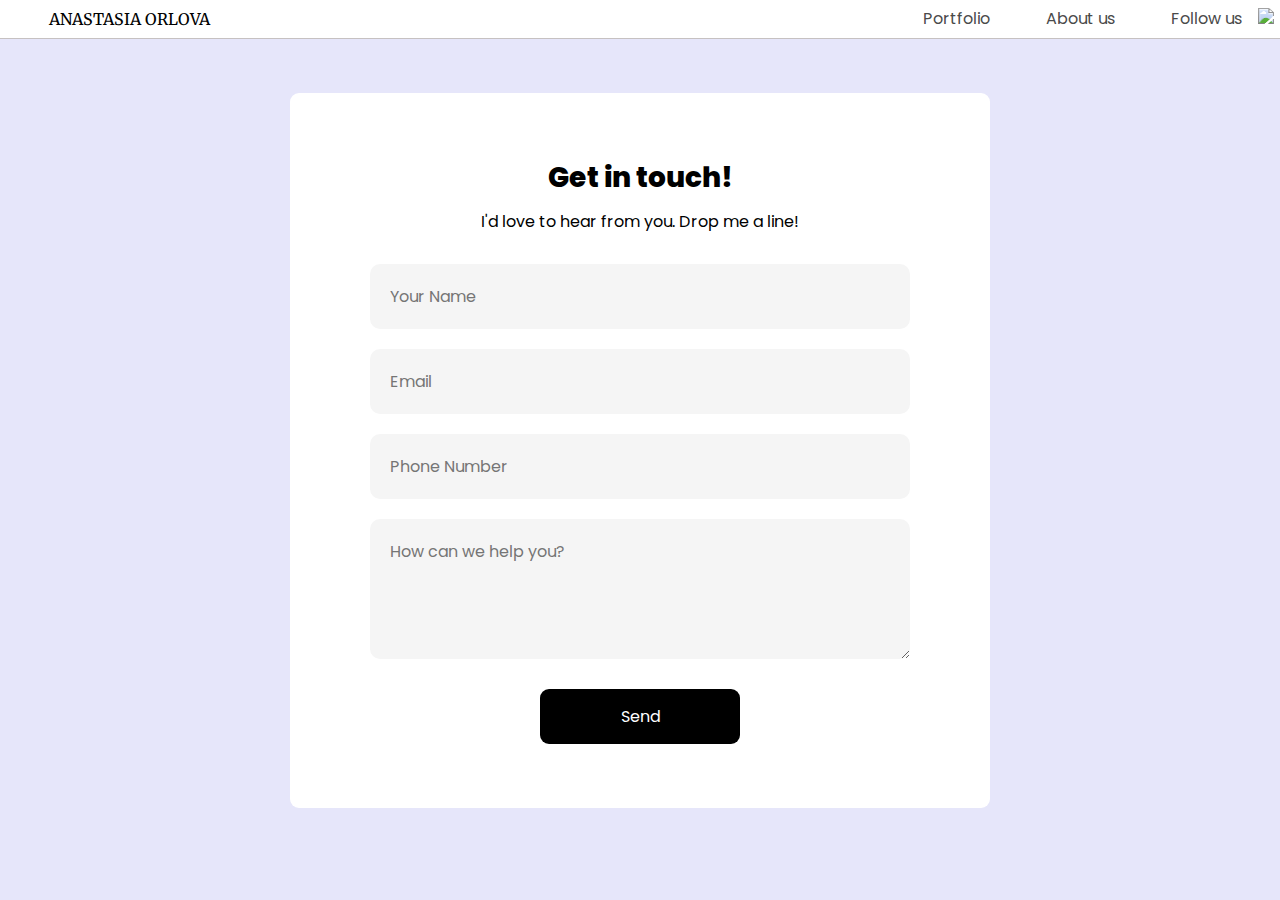
==== index.html @ 7dbcbc91 "Update index.html" ====
<!DOCTYPE html>
<html>
<head>
  <link href="https://fonts.googleapis.com/css2?family=Poppins&display=swap" rel="stylesheet">
  <link href="https://fonts.googleapis.com/css2?family=Merriweather:wght@300&display=swap" rel="stylesheet">
  <link  rel="stylesheet" type="text/css" href="style.css">
  <title>Contact</title>
</head>
<body>
  <!-- Header -->
  <header>
    <div class="content">
      <a href="index.html" class="desktop logo">ANASTASIA ORLOVA</a>
      <nav class="desktop">
        <ul>
          <li><a href="#">Portfolio</a></li>
          <li><a href="#">About us</a></li>
          <li><a href="https://www.instagram.com/" target="_blank">Follow us <img class="icon" src="./resources/images/instagram1.png"></a></li>
          <li><a href="#" class="button">Join us</a></li>
        </ul>
      </nav>
      <nav class="mobile">
        <ul>
          <li><a href="#"><img src="./resources/images/ic-logo.svg"></a></li>
          <li><a href="#"><img src="./resources/images/ic-product-detail.svg"></a></li>
          <li><a href="#"><img src="./resources/images/ic-about-us.svg"></a></li>
          <li><a href="#" class="button">Join us</a></li>
        </ul>
      </nav>
    </div>
  </header>
  <body>

  </body>
    <div class="container">
      <form action="https://formsubmit.co/ebe489865e32ddcdff0ecdff73637e3d" method="POST">
         <h2>Get in touch!</h2>
         <p>I'd love to hear from you. Drop me a line!</p>
            <input type="text" id="name" placeholder="Your Name" required>
            <input type="email" id="email" placeholder="Email" required>
            <input type="text" id="phone" placeholder="Phone Number" required>
            <textarea id="message" rows="4" placeholder="How can we help you?"></textarea>
            <button type="submit">Send</button>
      </form>

       
    </div>

  </body>
 </html>


 <!-- For later 
 <p>I'd love to hear from you. Drop me a line!</p>
 <div class="grid">
   <div class="box">
   <p>Name</p>
   </div>
   <div class="box">
   <p>Email</p>
   </div>
   <div class="box">
   <p>Phone number</p>
   </div>
   <div class="box">
   <p>Comment</p>
   </div>
 </div>
 <a href "box" class="button">Send</a>-->
---- style.css ----
/* Universal Styles */
*{
    margin: 0;
    padding: 0;
    box-sizing: border-box;
    font-family: "Poppins";
    font-size: 16px;
    }


.container {
  width: 100%;
  height: 100vh;
  background-color: lavender;
  display: flex;
  align-items: center;
  justify-content: center;

}

form {
    background: white;
    display: flex;
    flex-direction: column;
    padding: 4rem 5rem;
    width: 90%;
    max-width: 700px;
    border-radius: 9px;
}

form h2 {
    color: black;
    font-size: 1.75rem;
    font-weight: 800;
    margin-bottom: 10px;
    text-align: center;
}
form p {
    margin-bottom: 20px;
    text-align: center;
}

form input, form textarea {
    border: 0;
    margin: 10px 0;
    padding: 20px;
    outline: none;
    background-color: #f5f5f5;
    border-radius: 10px;
}

form button {
    margin: 20px auto 0;
    width: 200px;
    padding: 15px;
    color: white;
    background-color: black;
    border-radius: 9px;
    border: none;
    cursor: pointer;
}

/* Header */

header {
  position: fixed;
  z-index: 1;
  width: 100%;
  border-bottom: solid 1px #c6c1c1;
  background-color: white;
}

header .content {
  display: flex;
  align-items: center;
  padding: 0.4rem;
}

header .logo {
  flex: 1;
  color: black;
  padding-left: 2.65rem;
  font-family: Merriweather, Serif;
  text-decoration:none;
}

header nav ul {
  display: flex;
  list-style-type: none;
}

nav li {
  padding-left: 3.5rem;
}

nav a {
  vertical-align: bottom;
  line-height: 1.6;
  font-size: 1rem;
  color: #4a4a4a;
  text-decoration:none;
}

nav .button {
    padding: .1875rem .5rem;
    background-color: #9dc20b;
    line-height: 1.6;
    color: white;
}

nav li:last-child {
  display: none;
}

header .icon {
  width: 1rem;
  padding-left: .75rem;
}

header .mobile {
  display: none;
}

@media only screen and (max-width: 895px) {
  nav li:last-child {
    display: block;
  }

  header .content {
    padding: 1rem 1rem;
  }
}

@media only screen and (max-width: 600px) {
  header .desktop {
    display: none;
  }

  header .mobile {
    display: block;
    width: 100%;
  }

  header .content {
    padding: .5rem 0;
  }

  header .mobile ul {
    display: flex;
    justify-content: space-around;
    align-items: center;
    width: 100%;
  }

  header .mobile li {
    padding: 0;
  }
}


/* Grid*/




/* Footer */

footer {
  background-color: #9b9b9b;
  padding: 1.5rem 2rem;
}

footer .content {
  color: white;
  display: flex;
  text-align: center;
  font-size: .75rem;
}

footer .copyright {
  flex-grow: 1;
}

@media only screen and (max-width: 600px) {
  footer .content {
    font-size: .625rem;
  }
}


  .box {
    display: grid;
    width: 100%;
    grid-template-columns: 1fr 1fr 1fr;
    grid-template-rows: repeat(5, 1fr);
    row-gap: 5px;
    column-gap: 10px;
    justify-content: center;
    
  }
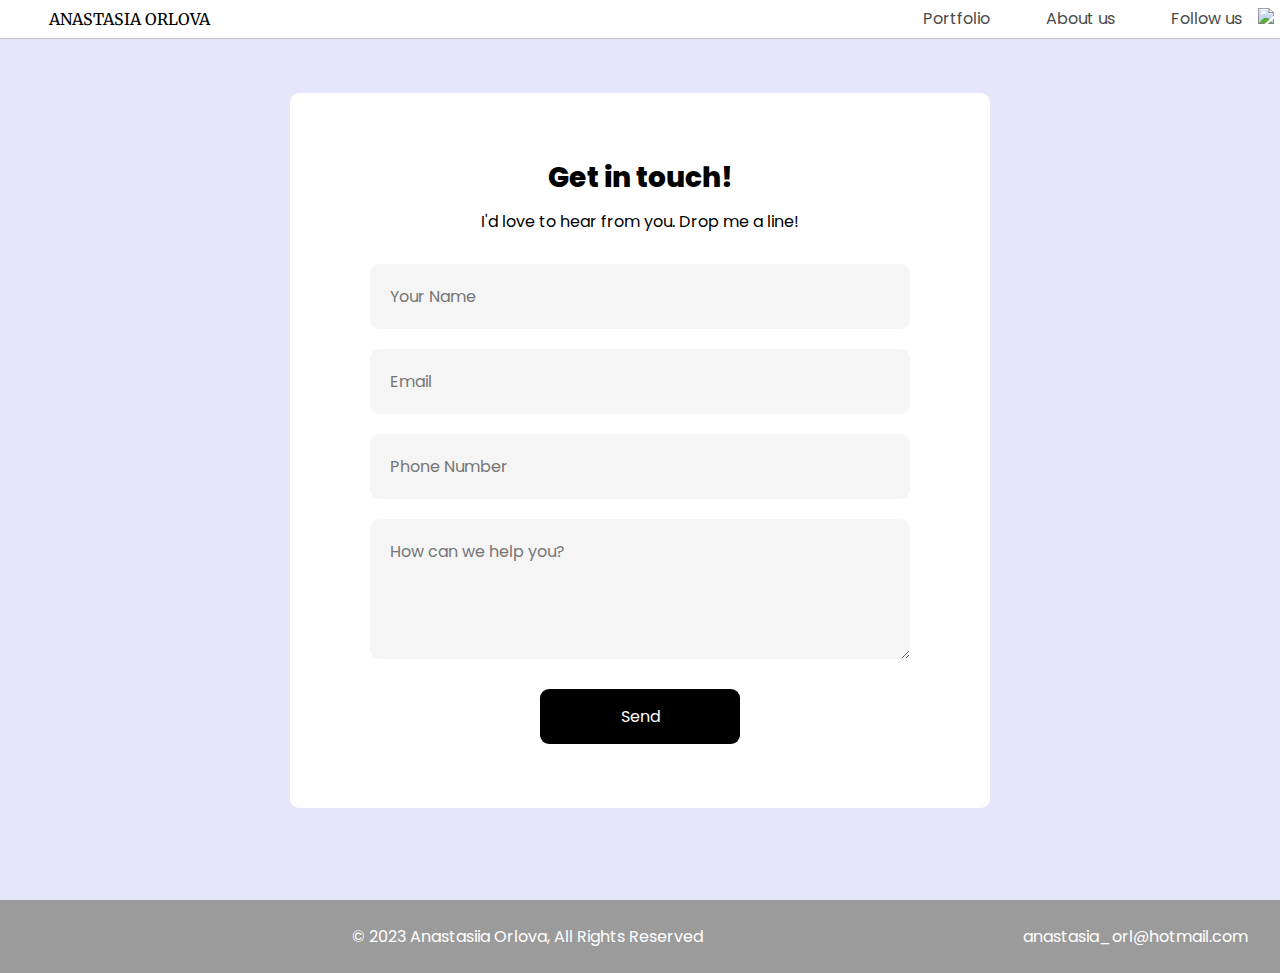
==== commit 1dc79e77: "Update index.html" ====
--- a/index.html
+++ b/index.html
@@ -34,17 +34,29 @@
   </body>
     <div class="container">
       <form action="https://formsubmit.co/ebe489865e32ddcdff0ecdff73637e3d" method="POST">
+        <!--Honeypot-->
+        <input type="text" name="_honey" style="display: none;">
+         <!--Disable Captcha-->
+        <input type="hidden" name="_captcha" value="false">
+        <input type="hidden" name="_next" value="https://anamads.github.io/formsubmitdemo/success.html">
          <h2>Get in touch!</h2>
          <p>I'd love to hear from you. Drop me a line!</p>
-            <input type="text" id="name" placeholder="Your Name" required>
-            <input type="email" id="email" placeholder="Email" required>
-            <input type="text" id="phone" placeholder="Phone Number" required>
-            <textarea id="message" rows="4" placeholder="How can we help you?"></textarea>
+            <input type="text" name="name" id="name" placeholder="Your Name" required>
+            <input type="email" name="email" id="email" placeholder="Email" required>
+            <input type="text" name="phone" id="phone" placeholder="Phone Number" required>
+            <textarea name="comments,&nbsp;questions" id="message" rows="4" placeholder="How can we help you?"></textarea>
             <button type="submit">Send</button>
       </form>
 
        
     </div>
+<!-- Footer -->
+    <footer>
+      <div class="content">
+        <span class="copyright">© 2023  Anastasiia Orlova, All Rights Reserved</span>
+        <span class="connect">anastasia_orl@hotmail.com</span>
+      </div>
+    </footer>
 
   </body>
  </html>
